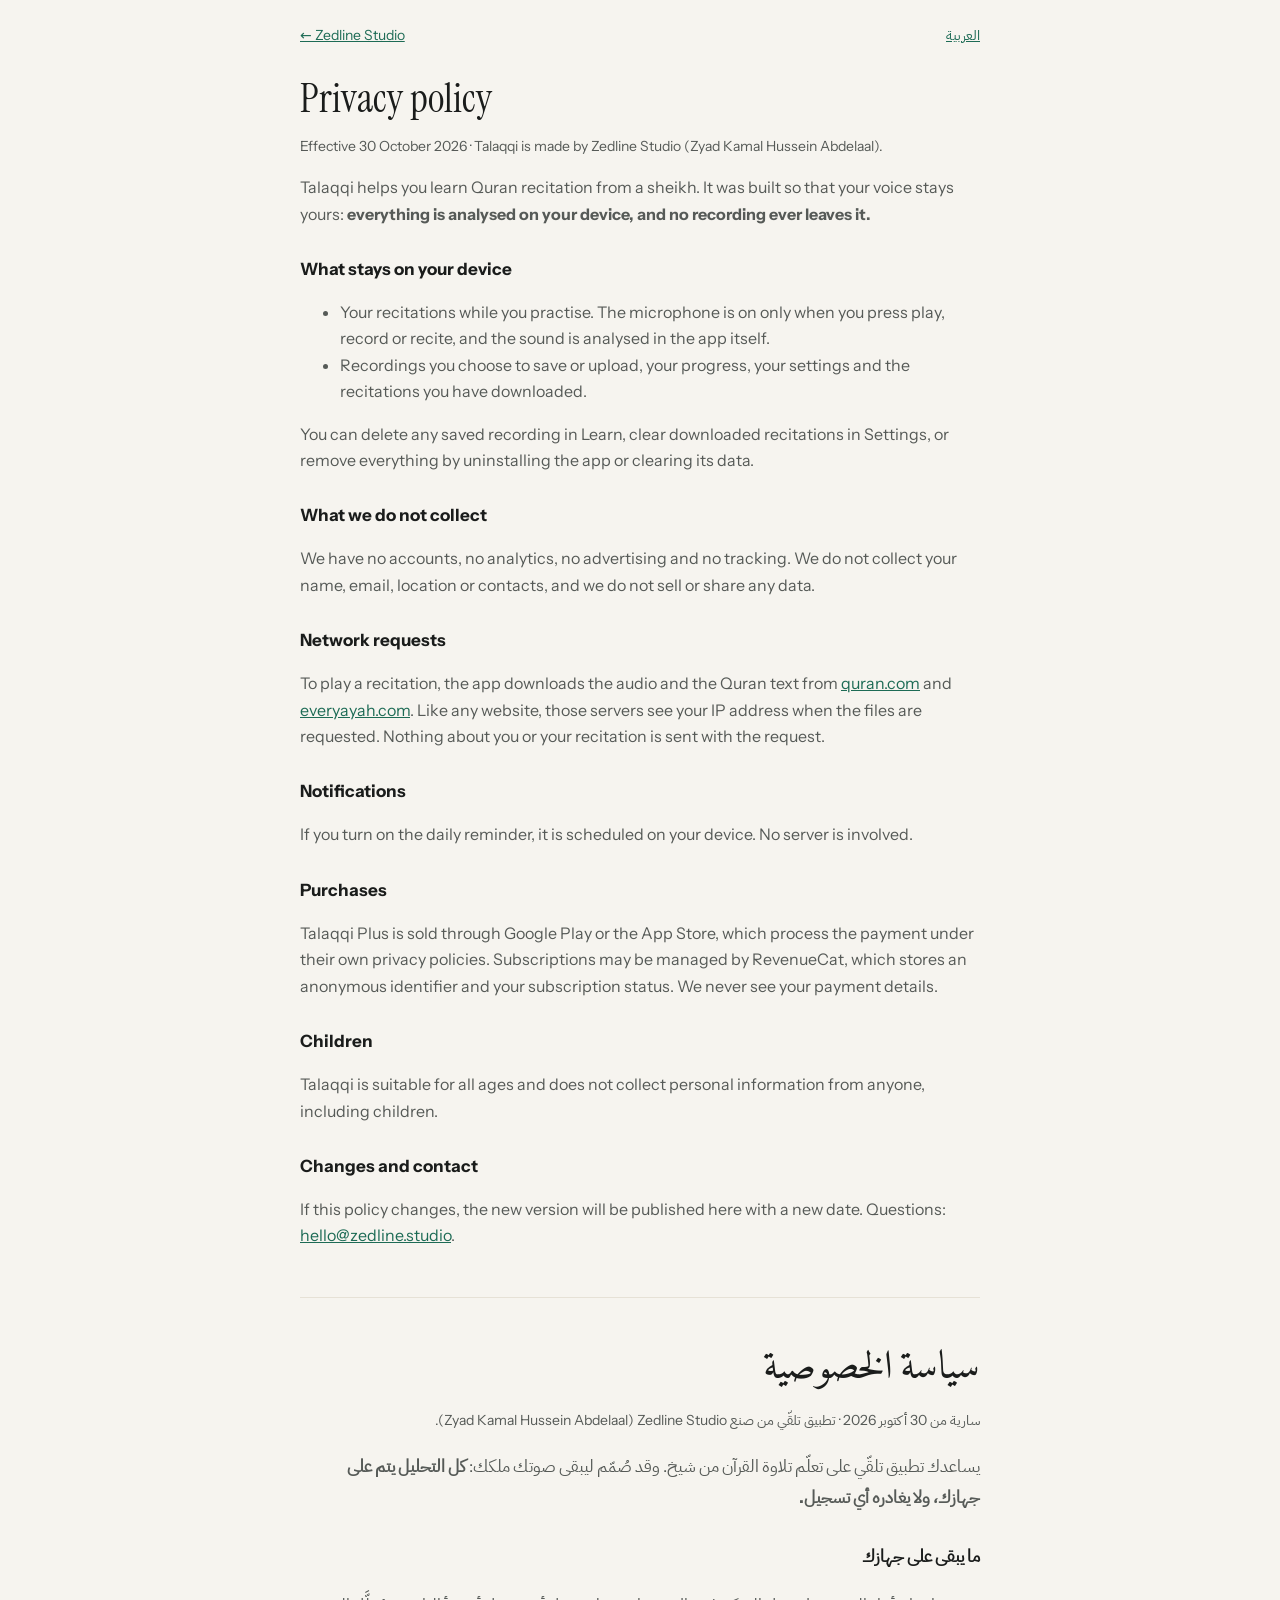
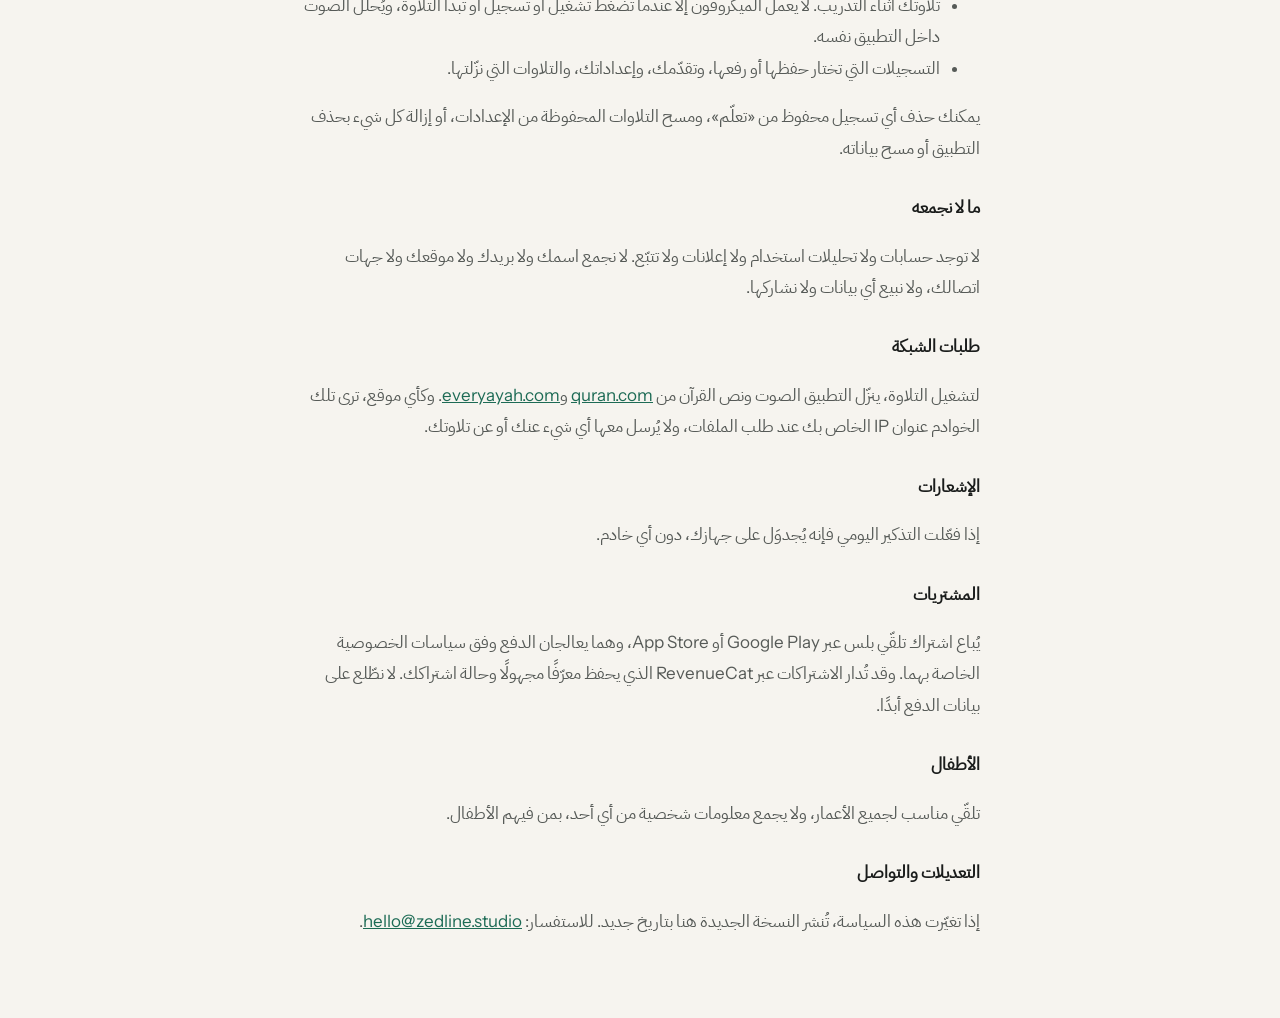
==== talaqqi/privacy.html @ 25a374e5 "Zedline Studio website Home page, brand kit, and Talaqqi's privacy policy and terms, served by GitHu" ====
<!doctype html>
<html lang="en">
<head>
  <meta charset="utf-8" />
  <meta name="viewport" content="width=device-width, initial-scale=1, viewport-fit=cover" />
  <title>Privacy policy · Talaqqi</title>
  <link rel="icon" href="icon.png" type="image/png" />
  <style>
    :root { --bg: #f6f4ef; --ink: #1a1c1b; --ink2: #565a57; --line: #e6e1d6; --accent: #1d6b55; color-scheme: light dark; }
    @media (prefers-color-scheme: dark) { :root { --bg: #0f1211; --ink: #eceee9; --ink2: #a4aaa5; --line: #242a27; --accent: #6dc3a0; } }
    @font-face { font-family: 'Instrument Serif'; src: url('fonts/InstrumentSerif.woff2') format('woff2'); }
    @font-face { font-family: 'Instrument Sans'; src: url('fonts/InstrumentSans.woff2') format('woff2'); font-weight: 400 700; }
    @font-face { font-family: 'IBM Plex Sans Arabic'; src: url('fonts/IBMPlexSansArabic-400.woff2') format('woff2'); }
    @font-face { font-family: 'Amiri'; src: url('fonts/Amiri.woff2') format('woff2'); }
    body { margin: 0; background: var(--bg); color: var(--ink); font: 16px/1.65 'Instrument Sans', 'IBM Plex Sans Arabic', system-ui, sans-serif; }
    main { max-width: 680px; margin: 0 auto; padding: calc(env(safe-area-inset-top) + 24px) 22px 64px; }
    nav { display: flex; justify-content: space-between; gap: 12px; font-size: 14px; }
    a { color: var(--accent); }
    h1 { font: 400 40px/1.15 'Instrument Serif', 'Amiri', Georgia, serif; margin: 28px 0 4px; }
    h2 { font-size: 17px; margin: 28px 0 6px; }
    p, li { color: var(--ink2); }
    .date { font-size: 14px; color: var(--ink2); }
    section + section { border-top: 1px solid var(--line); margin-top: 48px; padding-top: 8px; }
    [dir='rtl'] { font-size: 17px; line-height: 1.85; }
    [dir='rtl'] h1 { line-height: 1.5; }
  </style>
</head>
<body>
<main>
  <nav><a href="../">← Zedline Studio</a><a href="#ar">العربية</a></nav>

  <section>
    <h1>Privacy policy</h1>
    <p class="date">Effective 30 October 2026 · Talaqqi is made by Zedline Studio (Zyad Kamal Hussein Abdelaal).</p>
    <p>Talaqqi helps you learn Quran recitation from a sheikh. It was built so that your voice stays yours: <b>everything is analysed on your device, and no recording ever leaves it.</b></p>

    <h2>What stays on your device</h2>
    <ul>
      <li>Your recitations while you practise. The microphone is on only when you press play, record or recite, and the sound is analysed in the app itself.</li>
      <li>Recordings you choose to save or upload, your progress, your settings and the recitations you have downloaded.</li>
    </ul>
    <p>You can delete any saved recording in Learn, clear downloaded recitations in Settings, or remove everything by uninstalling the app or clearing its data.</p>

    <h2>What we do not collect</h2>
    <p>We have no accounts, no analytics, no advertising and no tracking. We do not collect your name, email, location or contacts, and we do not sell or share any data.</p>

    <h2>Network requests</h2>
    <p>To play a recitation, the app downloads the audio and the Quran text from <a href="https://quran.com">quran.com</a> and <a href="https://everyayah.com">everyayah.com</a>. Like any website, those servers see your IP address when the files are requested. Nothing about you or your recitation is sent with the request.</p>

    <h2>Notifications</h2>
    <p>If you turn on the daily reminder, it is scheduled on your device. No server is involved.</p>

    <h2>Purchases</h2>
    <p>Talaqqi Plus is sold through Google Play or the App Store, which process the payment under their own privacy policies. Subscriptions may be managed by RevenueCat, which stores an anonymous identifier and your subscription status. We never see your payment details.</p>

    <h2>Children</h2>
    <p>Talaqqi is suitable for all ages and does not collect personal information from anyone, including children.</p>

    <h2>Changes and contact</h2>
    <p>If this policy changes, the new version will be published here with a new date. Questions: <a href="mailto:hello@zedline.studio">hello@zedline.studio</a>.</p>
  </section>

  <section id="ar" dir="rtl" lang="ar">
    <h1>سياسة الخصوصية</h1>
    <p class="date">سارية من 30 أكتوبر 2026 · تطبيق تلقّي من صنع <bdi>Zedline Studio</bdi> (<bdi>Zyad Kamal Hussein Abdelaal</bdi>).</p>
    <p>يساعدك تطبيق تلقّي على تعلّم تلاوة القرآن من شيخ. وقد صُمّم ليبقى صوتك ملكك: <b>كل التحليل يتم على جهازك، ولا يغادره أي تسجيل.</b></p>

    <h2>ما يبقى على جهازك</h2>
    <ul>
      <li>تلاوتك أثناء التدريب. لا يعمل الميكروفون إلا عندما تضغط تشغيل أو تسجيل أو تبدأ التلاوة، ويُحلَّل الصوت داخل التطبيق نفسه.</li>
      <li>التسجيلات التي تختار حفظها أو رفعها، وتقدّمك، وإعداداتك، والتلاوات التي نزّلتها.</li>
    </ul>
    <p>يمكنك حذف أي تسجيل محفوظ من «تعلّم»، ومسح التلاوات المحفوظة من الإعدادات، أو إزالة كل شيء بحذف التطبيق أو مسح بياناته.</p>

    <h2>ما لا نجمعه</h2>
    <p>لا توجد حسابات ولا تحليلات استخدام ولا إعلانات ولا تتبّع. لا نجمع اسمك ولا بريدك ولا موقعك ولا جهات اتصالك، ولا نبيع أي بيانات ولا نشاركها.</p>

    <h2>طلبات الشبكة</h2>
    <p>لتشغيل التلاوة، ينزّل التطبيق الصوت ونص القرآن من <a href="https://quran.com">quran.com</a> و<a href="https://everyayah.com">everyayah.com</a>. وكأي موقع، ترى تلك الخوادم عنوان IP الخاص بك عند طلب الملفات، ولا يُرسل معها أي شيء عنك أو عن تلاوتك.</p>

    <h2>الإشعارات</h2>
    <p>إذا فعّلت التذكير اليومي فإنه يُجدوَل على جهازك، دون أي خادم.</p>

    <h2>المشتريات</h2>
    <p>يُباع اشتراك تلقّي بلس عبر Google Play أو App Store، وهما يعالجان الدفع وفق سياسات الخصوصية الخاصة بهما. وقد تُدار الاشتراكات عبر RevenueCat الذي يحفظ معرّفًا مجهولًا وحالة اشتراكك. لا نطّلع على بيانات الدفع أبدًا.</p>

    <h2>الأطفال</h2>
    <p>تلقّي مناسب لجميع الأعمار، ولا يجمع معلومات شخصية من أي أحد، بمن فيهم الأطفال.</p>

    <h2>التعديلات والتواصل</h2>
    <p>إذا تغيّرت هذه السياسة، تُنشر النسخة الجديدة هنا بتاريخ جديد. للاستفسار: <a href="mailto:hello@zedline.studio">hello@zedline.studio</a>.</p>
  </section>
</main>
</body>
</html>
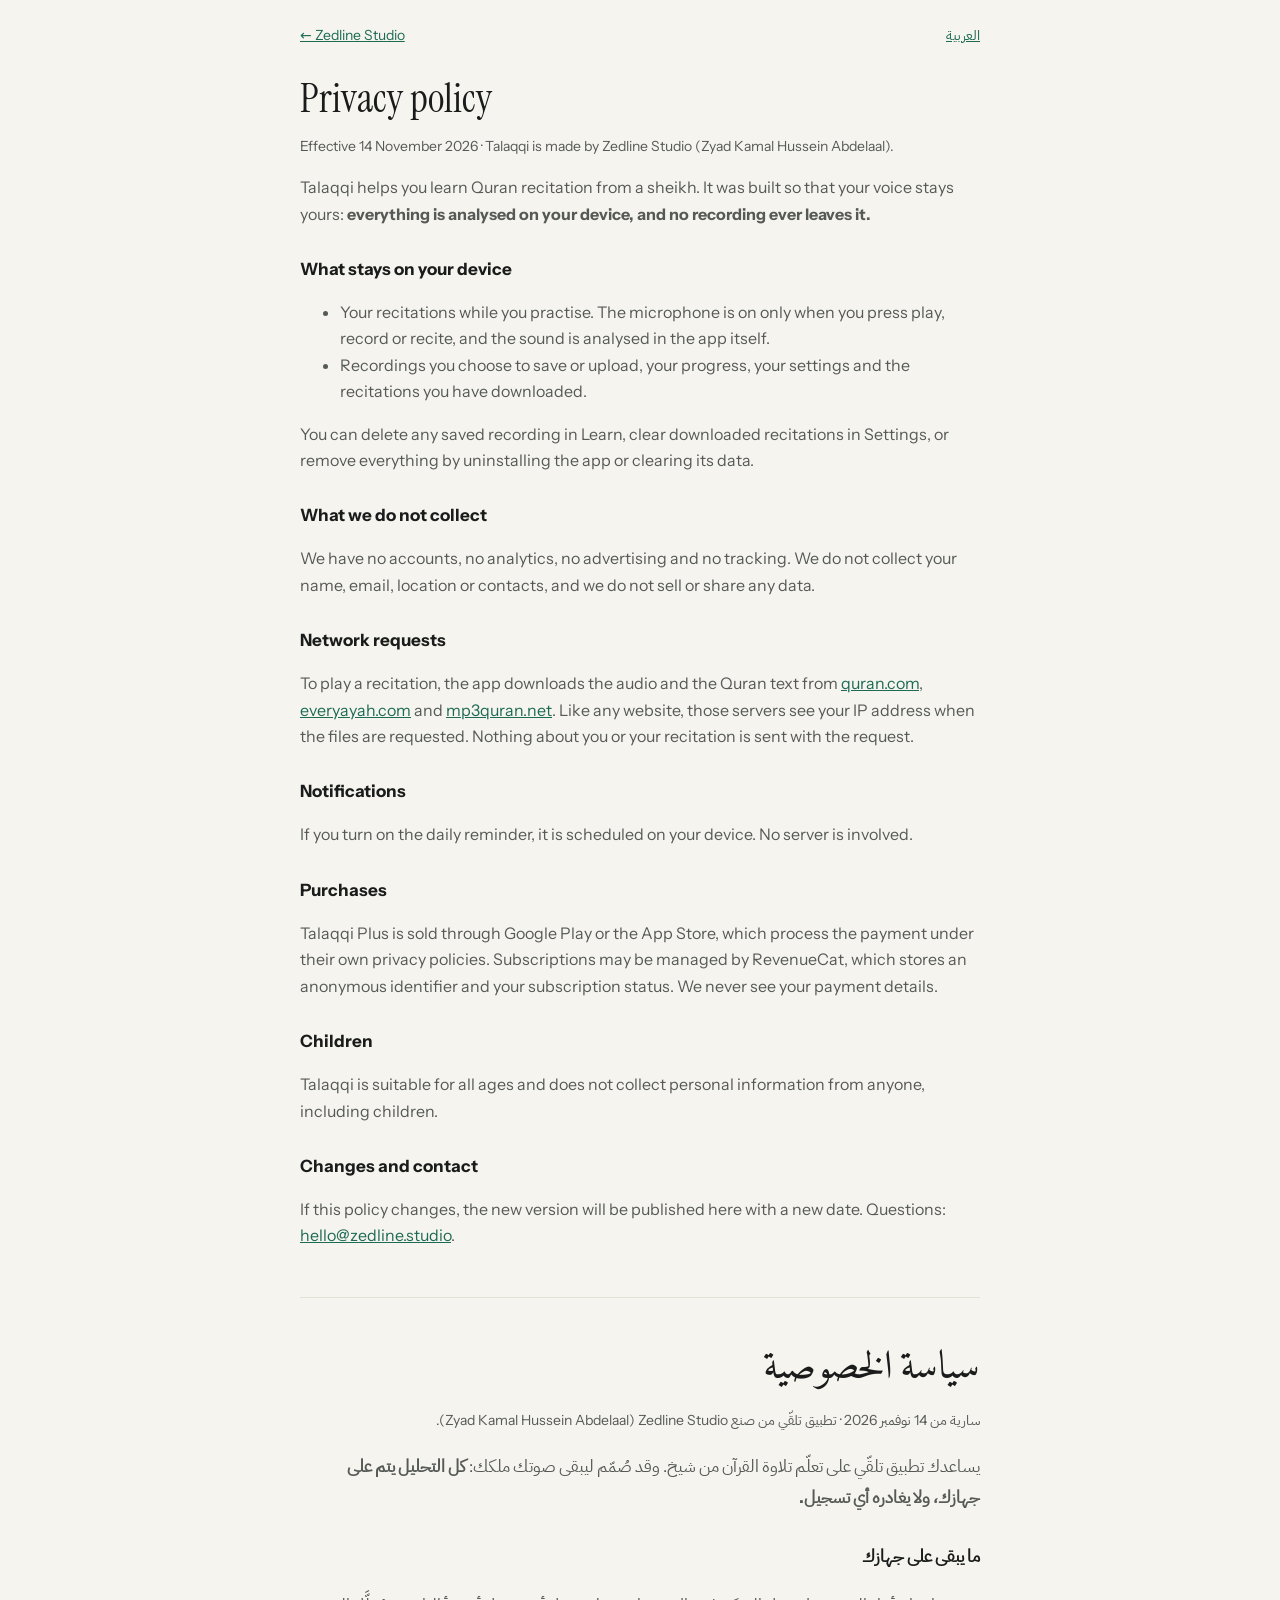
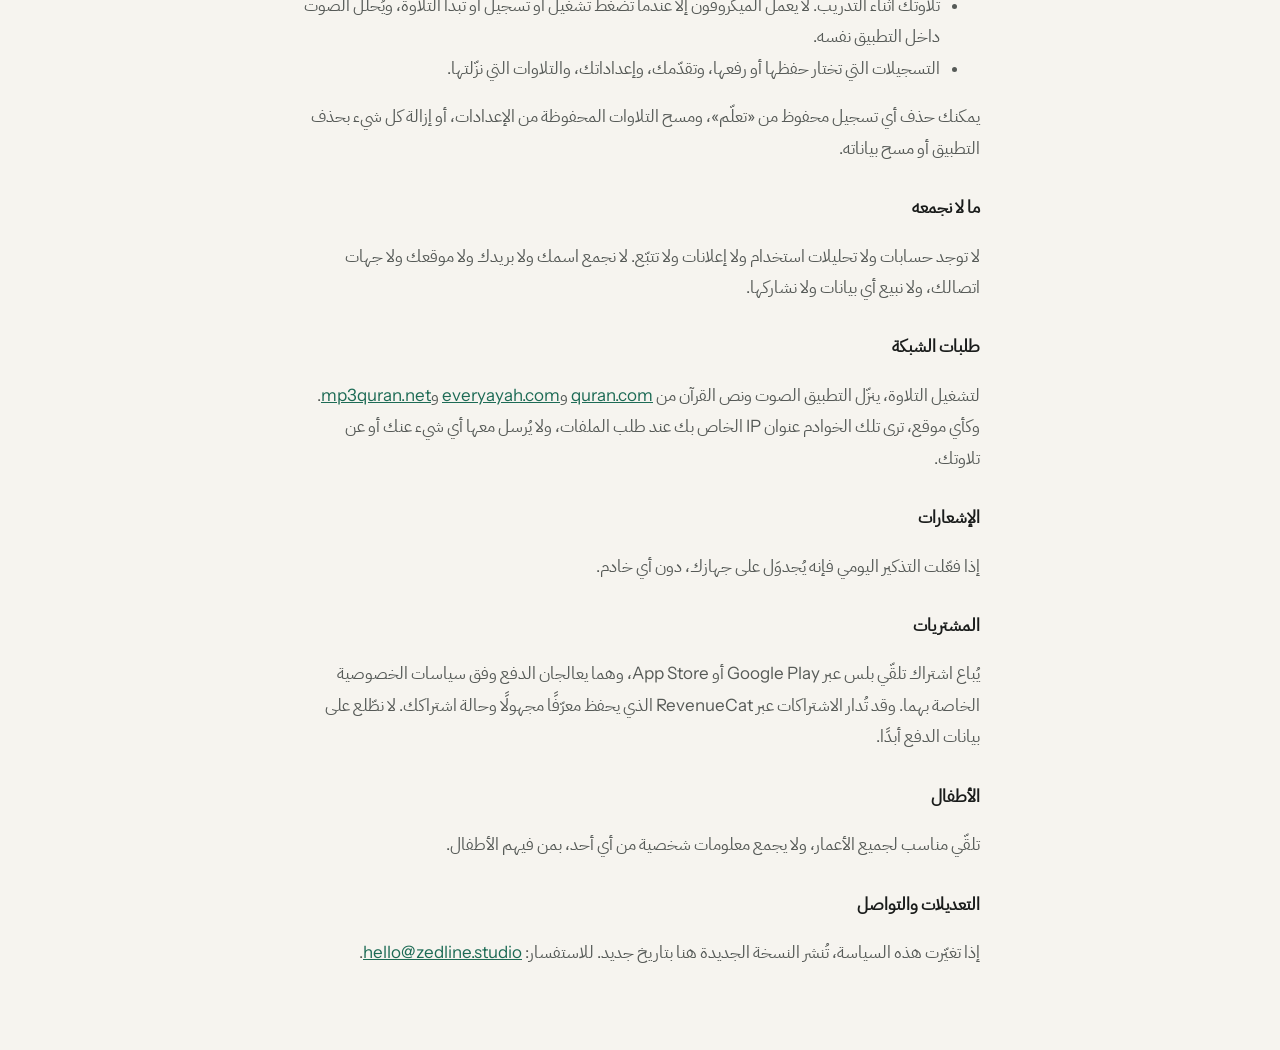
==== commit 1015a0e9: "Talaqqi privacy policy and terms: recitations also come from mp3quran.net Some recitations now strea" ====
--- a/talaqqi/privacy.html
+++ b/talaqqi/privacy.html
@@ -31,7 +31,7 @@
 
   <section>
     <h1>Privacy policy</h1>
-    <p class="date">Effective 30 October 2026 · Talaqqi is made by Zedline Studio (Zyad Kamal Hussein Abdelaal).</p>
+    <p class="date">Effective 14 November 2026 · Talaqqi is made by Zedline Studio (Zyad Kamal Hussein Abdelaal).</p>
     <p>Talaqqi helps you learn Quran recitation from a sheikh. It was built so that your voice stays yours: <b>everything is analysed on your device, and no recording ever leaves it.</b></p>
 
     <h2>What stays on your device</h2>
@@ -45,7 +45,7 @@
     <p>We have no accounts, no analytics, no advertising and no tracking. We do not collect your name, email, location or contacts, and we do not sell or share any data.</p>
 
     <h2>Network requests</h2>
-    <p>To play a recitation, the app downloads the audio and the Quran text from <a href="https://quran.com">quran.com</a> and <a href="https://everyayah.com">everyayah.com</a>. Like any website, those servers see your IP address when the files are requested. Nothing about you or your recitation is sent with the request.</p>
+    <p>To play a recitation, the app downloads the audio and the Quran text from <a href="https://quran.com">quran.com</a>, <a href="https://everyayah.com">everyayah.com</a> and <a href="https://mp3quran.net">mp3quran.net</a>. Like any website, those servers see your IP address when the files are requested. Nothing about you or your recitation is sent with the request.</p>
 
     <h2>Notifications</h2>
     <p>If you turn on the daily reminder, it is scheduled on your device. No server is involved.</p>
@@ -62,7 +62,7 @@
 
   <section id="ar" dir="rtl" lang="ar">
     <h1>سياسة الخصوصية</h1>
-    <p class="date">سارية من 30 أكتوبر 2026 · تطبيق تلقّي من صنع <bdi>Zedline Studio</bdi> (<bdi>Zyad Kamal Hussein Abdelaal</bdi>).</p>
+    <p class="date">سارية من 14 نوفمبر 2026 · تطبيق تلقّي من صنع <bdi>Zedline Studio</bdi> (<bdi>Zyad Kamal Hussein Abdelaal</bdi>).</p>
     <p>يساعدك تطبيق تلقّي على تعلّم تلاوة القرآن من شيخ. وقد صُمّم ليبقى صوتك ملكك: <b>كل التحليل يتم على جهازك، ولا يغادره أي تسجيل.</b></p>
 
     <h2>ما يبقى على جهازك</h2>
@@ -76,7 +76,7 @@
     <p>لا توجد حسابات ولا تحليلات استخدام ولا إعلانات ولا تتبّع. لا نجمع اسمك ولا بريدك ولا موقعك ولا جهات اتصالك، ولا نبيع أي بيانات ولا نشاركها.</p>
 
     <h2>طلبات الشبكة</h2>
-    <p>لتشغيل التلاوة، ينزّل التطبيق الصوت ونص القرآن من <a href="https://quran.com">quran.com</a> و<a href="https://everyayah.com">everyayah.com</a>. وكأي موقع، ترى تلك الخوادم عنوان IP الخاص بك عند طلب الملفات، ولا يُرسل معها أي شيء عنك أو عن تلاوتك.</p>
+    <p>لتشغيل التلاوة، ينزّل التطبيق الصوت ونص القرآن من <a href="https://quran.com">quran.com</a> و<a href="https://everyayah.com">everyayah.com</a> و<a href="https://mp3quran.net">mp3quran.net</a>. وكأي موقع، ترى تلك الخوادم عنوان IP الخاص بك عند طلب الملفات، ولا يُرسل معها أي شيء عنك أو عن تلاوتك.</p>
 
     <h2>الإشعارات</h2>
     <p>إذا فعّلت التذكير اليومي فإنه يُجدوَل على جهازك، دون أي خادم.</p>
